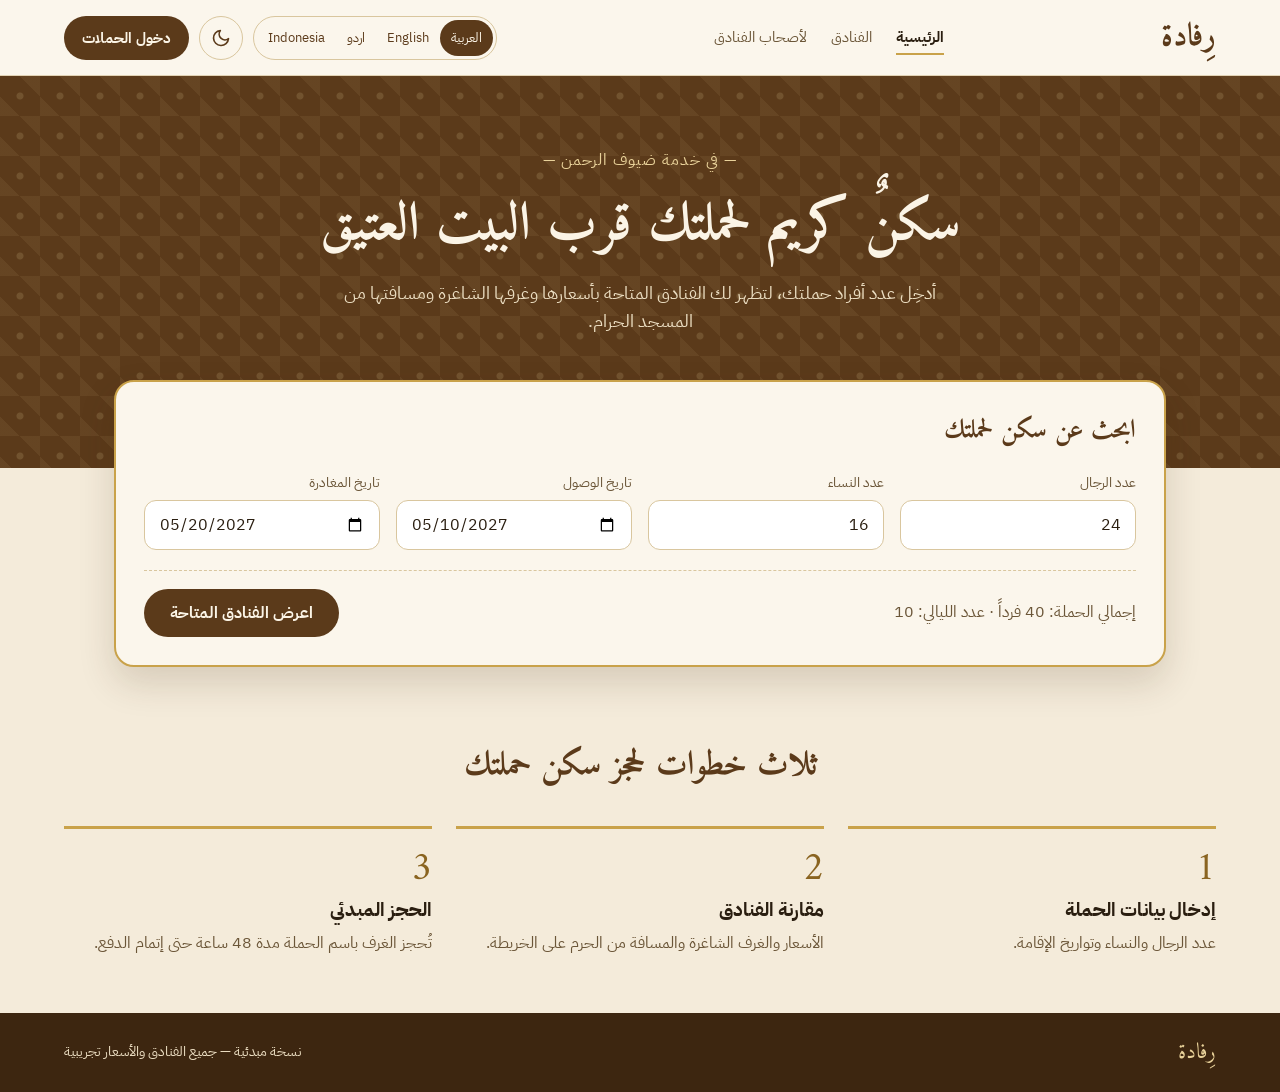
==== index.html @ a2add56f "Add Rifada prototype" ====
<!doctype html>
<html lang="ar" dir="rtl">
<head>
  <meta charset="utf-8">
  <meta name="viewport" content="width=device-width, initial-scale=1">
  <title>رِفادة | Rifada</title>
  <link rel="preconnect" href="https://fonts.googleapis.com">
  <link rel="stylesheet" href="https://fonts.googleapis.com/css2?family=Amiri:wght@400;700&family=IBM+Plex+Sans+Arabic:wght@400;500;700&display=swap">
  <link rel="stylesheet" href="css/style.css">
</head>
<body>
  <header id="site-header"></header>

  <section class="hero">
    <div class="hero-inner">
      <span class="hero-tag" data-i18n="hero_tag"></span>
      <h1 data-i18n="hero_title"></h1>
      <p data-i18n="hero_sub"></p>
    </div>
  </section>

  <section class="search-wrap">
    <form class="search-card" id="search-form" novalidate>
      <h2 class="display" style="font-size: 26px" data-i18n="search_title"></h2>
      <div class="form-grid">
        <div class="field">
          <label for="men" data-i18n="men"></label>
          <input id="men" type="number" min="0" inputmode="numeric">
        </div>
        <div class="field">
          <label for="women" data-i18n="women"></label>
          <input id="women" type="number" min="0" inputmode="numeric">
        </div>
        <div class="field">
          <label for="checkin" data-i18n="checkin"></label>
          <input id="checkin" type="date">
        </div>
        <div class="field">
          <label for="checkout" data-i18n="checkout"></label>
          <input id="checkout" type="date">
        </div>
      </div>
      <p class="form-error hidden" id="search-error" role="alert"></p>
      <div class="search-footer">
        <span class="muted" id="group-total"></span>
        <button type="submit" class="btn" data-i18n="show_hotels"></button>
      </div>
    </form>
  </section>

  <section class="container how">
    <h2 data-i18n="how_title"></h2>
    <div class="how-grid">
      <div class="how-item">
        <span class="how-num">1</span>
        <h3 data-i18n="how1_t"></h3>
        <p data-i18n="how1_d"></p>
      </div>
      <div class="how-item">
        <span class="how-num">2</span>
        <h3 data-i18n="how2_t"></h3>
        <p data-i18n="how2_d"></p>
      </div>
      <div class="how-item">
        <span class="how-num">3</span>
        <h3 data-i18n="how3_t"></h3>
        <p data-i18n="how3_d"></p>
      </div>
    </div>
  </section>

  <footer id="site-footer"></footer>

  <script src="js/data.js"></script>
  <script src="js/i18n.js"></script>
  <script src="js/app.js"></script>
  <script src="js/home.js"></script>
</body>
</html>
---- css/style.css ----
/* =========================================================
   رِفادة — ملف التنسيق الرئيسي
   الألوان معرّفة كمتغيرات، والوضع الليلي يغيّر قيمها فقط
   ========================================================= */

:root {
  --bg: #F4EBDA;
  --surface: #FBF6EC;
  --surface-2: #EFE2C6;
  --border: #E2D3B5;
  --input-border: #D9C69E;
  --input-bg: #FFFFFF;
  --text: #2A1E10;
  --muted: #6B5638;
  --primary: #5B3A1A;
  --primary-text: #FBF4E6;
  --gold: #C9A24A;
  --gold-text: #8A6420;
  --hero: #5B3A1A;
  --hero-text: #FBF4E6;
  --hero-muted: #EADCC0;
  --footer: #3D2610;
  --footer-text: #EADCC0;
  --danger: #A12D1F;
  --success: #2E6B3A;
  --shadow: 0 16px 36px rgba(60, 35, 10, 0.16);
  --radius: 16px;
  --font-body: 'IBM Plex Sans Arabic', system-ui, sans-serif;
  --font-display: 'Amiri', serif;
}

[data-theme="dark"] {
  --bg: #16110B;
  --surface: #241B11;
  --surface-2: #2F2316;
  --border: #3A2C1A;
  --input-border: #4A3820;
  --input-bg: #1A140D;
  --text: #F4EBDA;
  --muted: #C9B896;
  --primary: #E9D29A;
  --primary-text: #2A1E10;
  --gold: #C9A24A;
  --gold-text: #E9D29A;
  --hero: #0F0B06;
  --hero-text: #F4EBDA;
  --hero-muted: #C9B896;
  --footer: #0F0B06;
  --footer-text: #C9B896;
  --danger: #F08A7A;
  --success: #8FD19E;
  --shadow: 0 16px 36px rgba(0, 0, 0, 0.45);
}

* { box-sizing: border-box; }

body {
  margin: 0;
  font-family: var(--font-body);
  background: var(--bg);
  color: var(--text);
  line-height: 1.6;
}

a { color: var(--primary); }
a:hover { opacity: 0.85; }

h1, h2, h3 { margin: 0; }

.container {
  max-width: 1200px;
  margin: 0 auto;
  padding-inline: 24px;
}

.display {
  font-family: var(--font-display);
  color: var(--primary);
  font-weight: 700;
}

.muted { color: var(--muted); }
.hidden { display: none !important; }

/* ---------- الهيدر ---------- */
.site-header {
  background: var(--surface);
  border-bottom: 1px solid var(--border);
}
.header-inner {
  display: flex;
  flex-wrap: wrap;
  align-items: center;
  justify-content: space-between;
  gap: 16px;
  padding-block: 12px;
}
.brand {
  font-family: var(--font-display);
  font-size: 32px;
  font-weight: 700;
  color: var(--primary);
  text-decoration: none;
}
.nav { display: flex; flex-wrap: wrap; gap: 24px; font-size: 15px; }
.nav a { color: var(--muted); text-decoration: none; padding-block: 4px; }
.nav a.active {
  color: var(--text);
  font-weight: 700;
  border-bottom: 2px solid var(--gold);
}
.controls { display: flex; flex-wrap: wrap; align-items: center; gap: 10px; }

.lang-switch {
  display: flex;
  border: 1px solid var(--input-border);
  border-radius: 999px;
  padding: 3px;
}
.lang-switch button {
  border: 0;
  background: transparent;
  color: var(--primary);
  font-family: inherit;
  font-size: 13px;
  padding: 8px 11px;
  border-radius: 999px;
  cursor: pointer;
  min-height: 36px;
}
.lang-switch button.active { background: var(--primary); color: var(--primary-text); }

.icon-btn {
  width: 44px;
  height: 44px;
  border-radius: 50%;
  border: 1px solid var(--input-border);
  background: transparent;
  color: var(--primary);
  display: flex;
  align-items: center;
  justify-content: center;
  cursor: pointer;
}

/* ---------- الأزرار ---------- */
.btn {
  display: inline-flex;
  align-items: center;
  justify-content: center;
  gap: 8px;
  min-height: 48px;
  padding: 0 26px;
  border-radius: 999px;
  border: 0;
  background: var(--primary);
  color: var(--primary-text);
  font-family: inherit;
  font-size: 16px;
  font-weight: 700;
  text-decoration: none;
  cursor: pointer;
}
.btn:hover { opacity: 0.9; }
.btn-outline {
  background: transparent;
  color: var(--text);
  border: 1px solid var(--input-border);
  font-weight: 500;
}
.btn-sm { min-height: 44px; padding: 0 18px; font-size: 15px; }
.btn-block { width: 100%; }
.btn:disabled { opacity: 0.45; cursor: not-allowed; }

/* ---------- الواجهة الرئيسية ---------- */
.hero {
  background-color: var(--hero);
  background-image:
    radial-gradient(circle at 20px 20px, rgba(233, 210, 154, 0.16) 3px, transparent 4px),
    linear-gradient(45deg, rgba(233, 210, 154, 0.07) 25%, transparent 25%, transparent 75%, rgba(233, 210, 154, 0.07) 75%);
  background-size: 40px 40px, 40px 40px;
  color: var(--hero-text);
}
.hero-inner {
  padding: 72px 24px 132px;
  display: flex;
  flex-direction: column;
  align-items: center;
  gap: 16px;
  text-align: center;
}
.hero-tag { color: #E9D29A; font-size: 16px; letter-spacing: 1px; }
.hero h1 {
  font-family: var(--font-display);
  font-size: clamp(34px, 5vw, 54px);
  line-height: 1.35;
  max-width: 820px;
}
.hero p { color: var(--hero-muted); font-size: 18px; max-width: 640px; margin: 0; }

.search-wrap { max-width: 1100px; margin: -88px auto 0; padding-inline: 24px; }
.search-card {
  background: var(--surface);
  border: 2px solid var(--gold);
  border-radius: 20px;
  box-shadow: var(--shadow);
  padding: 28px;
  display: flex;
  flex-direction: column;
  gap: 20px;
}
.form-grid {
  display: grid;
  grid-template-columns: repeat(auto-fit, minmax(190px, 1fr));
  gap: 16px;
}
.field { display: flex; flex-direction: column; gap: 6px; }
.field label { font-size: 14px; color: var(--muted); }
.field input,
.field select,
.input {
  height: 50px;
  border: 1px solid var(--input-border);
  border-radius: 12px;
  padding: 0 14px;
  font-family: inherit;
  font-size: 16px;
  background: var(--input-bg);
  color: var(--text);
  width: 100%;
  min-width: 0;
}
[data-theme="dark"] input[type="date"] { color-scheme: dark; }

.search-footer {
  display: flex;
  flex-wrap: wrap;
  align-items: center;
  justify-content: space-between;
  gap: 12px;
  border-top: 1px dashed var(--input-border);
  padding-top: 18px;
}
.form-error { color: var(--danger); font-size: 14px; margin: 0; }

.how { padding-block: 72px 56px; display: flex; flex-direction: column; gap: 32px; }
.how h2 { font-family: var(--font-display); font-size: 34px; color: var(--primary); text-align: center; }
.how-grid { display: grid; grid-template-columns: repeat(auto-fit, minmax(260px, 1fr)); gap: 24px; }
.how-item { border-top: 3px solid var(--gold); padding-top: 20px; display: flex; flex-direction: column; gap: 6px; }
.how-num { font-family: var(--font-display); font-size: 40px; color: var(--gold-text); line-height: 1; }
.how-item h3 { font-size: 19px; }
.how-item p { margin: 0; color: var(--muted); }

/* ---------- مسار الخطوات ---------- */
.steps-path {
  display: flex;
  flex-wrap: wrap;
  gap: 10px;
  font-size: 14px;
  color: var(--muted);
  padding-top: 18px;
}
.steps-path .sep { color: var(--gold); }
.steps-path .current { color: var(--primary); font-weight: 700; }

/* ---------- البطاقات والتخطيط ---------- */
.card {
  background: var(--surface);
  border: 1px solid var(--border);
  border-radius: var(--radius);
  padding: 24px;
  display: flex;
  flex-direction: column;
  gap: 14px;
}
.card h2 { font-family: var(--font-display); font-size: 26px; color: var(--primary); }
.card-gold { border: 2px solid var(--gold); }

.layout {
  display: flex;
  flex-wrap: wrap;
  gap: 24px;
  align-items: flex-start;
  padding-block: 20px 56px;
}
.layout > .side { flex: 1 1 260px; }
.layout > .main { flex: 999 1 560px; min-width: 0; display: flex; flex-direction: column; gap: 20px; }

.chips { display: flex; flex-wrap: wrap; gap: 8px; }
.chip {
  background: var(--surface-2);
  color: var(--text);
  padding: 7px 13px;
  border-radius: 999px;
  font-size: 14px;
}
.chip-outline { background: transparent; border: 1px solid var(--input-border); }

.divider { height: 1px; background: var(--border); }

/* ---------- الفلاتر ---------- */
.filters { gap: 18px; }
.filter-group { display: flex; flex-direction: column; gap: 8px; }
.filter-group .title { font-size: 14px; color: var(--muted); }
.check { display: flex; gap: 10px; align-items: center; cursor: pointer; min-height: 32px; }
.check input { width: 18px; height: 18px; flex-shrink: 0; accent-color: var(--primary); }

/* ---------- كرت الفندق ---------- */
.results-head { display: flex; flex-wrap: wrap; justify-content: space-between; align-items: baseline; gap: 8px; }
.results-head h1 { font-family: var(--font-display); font-size: 34px; color: var(--primary); }

.hotel-card {
  background: var(--surface);
  border: 1px solid var(--border);
  border-radius: var(--radius);
  padding: 16px;
  display: flex;
  flex-wrap: wrap;
  gap: 20px;
}
.hotel-card .ph { flex: 0 0 200px; height: 150px; }
.hotel-card .info { flex: 1 1 280px; display: flex; flex-direction: column; gap: 8px; }
.hotel-card .price-col { flex: 0 1 200px; display: flex; flex-direction: column; justify-content: space-between; gap: 12px; }
.hotel-name { font-family: var(--font-display); font-size: 26px; color: var(--primary); }
.stars { color: var(--gold-text); font-size: 14px; letter-spacing: 2px; }
.price { font-size: 22px; font-weight: 700; }

/* صورة تجريبية بدل الصور الحقيقية */
.ph {
  border-radius: 12px;
  background:
    repeating-linear-gradient(45deg, rgba(201, 162, 74, 0.12) 0 10px, transparent 10px 20px),
    var(--surface-2);
  color: var(--muted);
  display: flex;
  align-items: center;
  justify-content: center;
  text-align: center;
  font-size: 14px;
  padding: 8px;
}

/* ---------- الخريطة ---------- */
.map {
  height: 400px;
  border-radius: var(--radius);
  border: 1px solid var(--input-border);
  overflow: hidden;
  z-index: 0;
}
.map-sm { height: 260px; }
.map-note { font-size: 13px; color: var(--muted); margin: -10px 0 0; }
.pin-wrap { background: transparent; border: 0; }
.map-pin {
  background: #5B3A1A;
  color: #FBF4E6;
  padding: 5px 10px;
  border-radius: 999px;
  font-family: var(--font-body);
  font-size: 13px;
  white-space: nowrap;
  box-shadow: 0 3px 8px rgba(0, 0, 0, 0.25);
  transform: translate(-50%, -50%);
  display: inline-block;
}
.map-pin.haram { background: #2A1E10; font-weight: 700; }
.leaflet-popup-content { font-family: var(--font-body); }

/* ---------- صفحة الفندق ---------- */
.hotel-title { display: flex; flex-wrap: wrap; gap: 12px; align-items: center; }
.hotel-title h1 { font-family: var(--font-display); font-size: 42px; color: var(--primary); }

.gallery {
  display: grid;
  grid-template-columns: repeat(4, minmax(0, 1fr));
  grid-template-rows: 150px 150px;
  gap: 12px;
}
.gallery .ph:first-child { grid-column: span 2; grid-row: span 2; }

.table { display: flex; flex-direction: column; }
.table-row {
  display: grid;
  grid-template-columns: repeat(3, minmax(0, 1fr));
  gap: 12px;
  padding: 13px 0;
  border-bottom: 1px solid var(--border);
  align-items: center;
}
.table-row:last-child { border-bottom: 0; }
.table-row.head { font-size: 14px; color: var(--muted); padding-block: 8px; }
.table-row.cols-4 { grid-template-columns: repeat(4, minmax(0, 1fr)); }

.dist-grid { display: grid; grid-template-columns: repeat(auto-fit, minmax(220px, 1fr)); gap: 12px; }
.dist-box {
  background: var(--input-bg);
  border: 1px solid var(--input-border);
  border-radius: 12px;
  padding: 16px;
  display: flex;
  flex-direction: column;
  gap: 4px;
}
.dist-box strong { font-size: 20px; }

.needs { display: flex; flex-direction: column; gap: 10px; }
.need { display: flex; gap: 10px; align-items: flex-start; }
.need .tick { color: var(--gold-text); font-weight: 700; }

.sum-row { display: flex; justify-content: space-between; gap: 12px; font-size: 15px; }
.sum-row .label { color: var(--muted); }
.sum-total { display: flex; justify-content: space-between; align-items: baseline; gap: 12px; }
.sum-total strong:last-child { font-size: 24px; }

.notice {
  background: var(--surface-2);
  border-radius: var(--radius);
  padding: 16px 18px;
  font-size: 14px;
  color: var(--text);
}
.notice.warn { border: 1px solid var(--danger); color: var(--danger); background: transparent; }

/* ---------- الحجز ---------- */
.success {
  text-align: center;
  align-items: center;
  padding: 40px 24px;
}
.success .ok {
  width: 72px;
  height: 72px;
  border-radius: 50%;
  background: var(--surface-2);
  color: var(--success);
  display: flex;
  align-items: center;
  justify-content: center;
}
.ref { font-size: 24px; font-weight: 700; letter-spacing: 1px; direction: ltr; }

/* ---------- لوحة الفندق ---------- */
.dash { display: flex; flex-wrap: wrap; min-height: calc(100vh - 70px); }
.dash-side {
  flex: 1 1 220px;
  background-color: var(--hero);
  background-image: radial-gradient(circle at 20px 20px, rgba(233, 210, 154, 0.12) 3px, transparent 4px);
  background-size: 40px 40px;
  padding: 24px 16px;
  display: flex;
  flex-direction: column;
  gap: 6px;
}
.dash-side a {
  color: #EADCC0;
  text-decoration: none;
  padding: 12px 14px;
  border-radius: 10px;
}
.dash-side a.active { background: #E9D29A; color: #2A1E10; font-weight: 500; }
.dash-main { flex: 999 1 560px; min-width: 0; padding: 32px 24px; display: flex; flex-direction: column; gap: 24px; }
.stats { display: grid; grid-template-columns: repeat(auto-fit, minmax(180px, 1fr)); gap: 16px; }
.stat { background: var(--surface); border: 1px solid var(--border); border-top: 3px solid var(--gold); border-radius: 14px; padding: 18px 20px; }
.stat strong { display: block; font-size: 30px; }
.request {
  display: flex;
  flex-wrap: wrap;
  justify-content: space-between;
  align-items: center;
  gap: 12px;
  padding: 14px 0;
  border-bottom: 1px solid var(--border);
}
.request:last-child { border-bottom: 0; }
.status { font-size: 13px; padding: 4px 10px; border-radius: 999px; background: var(--surface-2); }
.status.accepted { color: var(--success); }
.status.rejected { color: var(--danger); }

/* ---------- الفوتر ---------- */
.site-footer { background: var(--footer); color: var(--footer-text); }
.footer-inner {
  display: flex;
  flex-wrap: wrap;
  justify-content: space-between;
  align-items: center;
  gap: 12px;
  padding-block: 22px;
  font-size: 14px;
}
.footer-brand { font-family: var(--font-display); font-size: 22px; color: #E9D29A; }

/* ---------- رسالة منبثقة ---------- */
.toast {
  position: fixed;
  bottom: 24px;
  left: 50%;
  transform: translateX(-50%);
  background: var(--text);
  color: var(--bg);
  padding: 12px 20px;
  border-radius: 12px;
  font-size: 15px;
  z-index: 9999;
  box-shadow: var(--shadow);
}

/* ---------- الجوال ---------- */
@media (max-width: 640px) {
  .hero-inner { padding: 48px 16px 120px; }
  .container, .search-wrap { padding-inline: 16px; }
  .gallery { grid-template-columns: repeat(2, minmax(0, 1fr)); grid-template-rows: 140px 100px 100px; }
  .hotel-card .ph { flex-basis: 100%; }
  .nav { gap: 16px; }
  .table-row.cols-4 { grid-template-columns: repeat(2, minmax(0, 1fr)); }
}
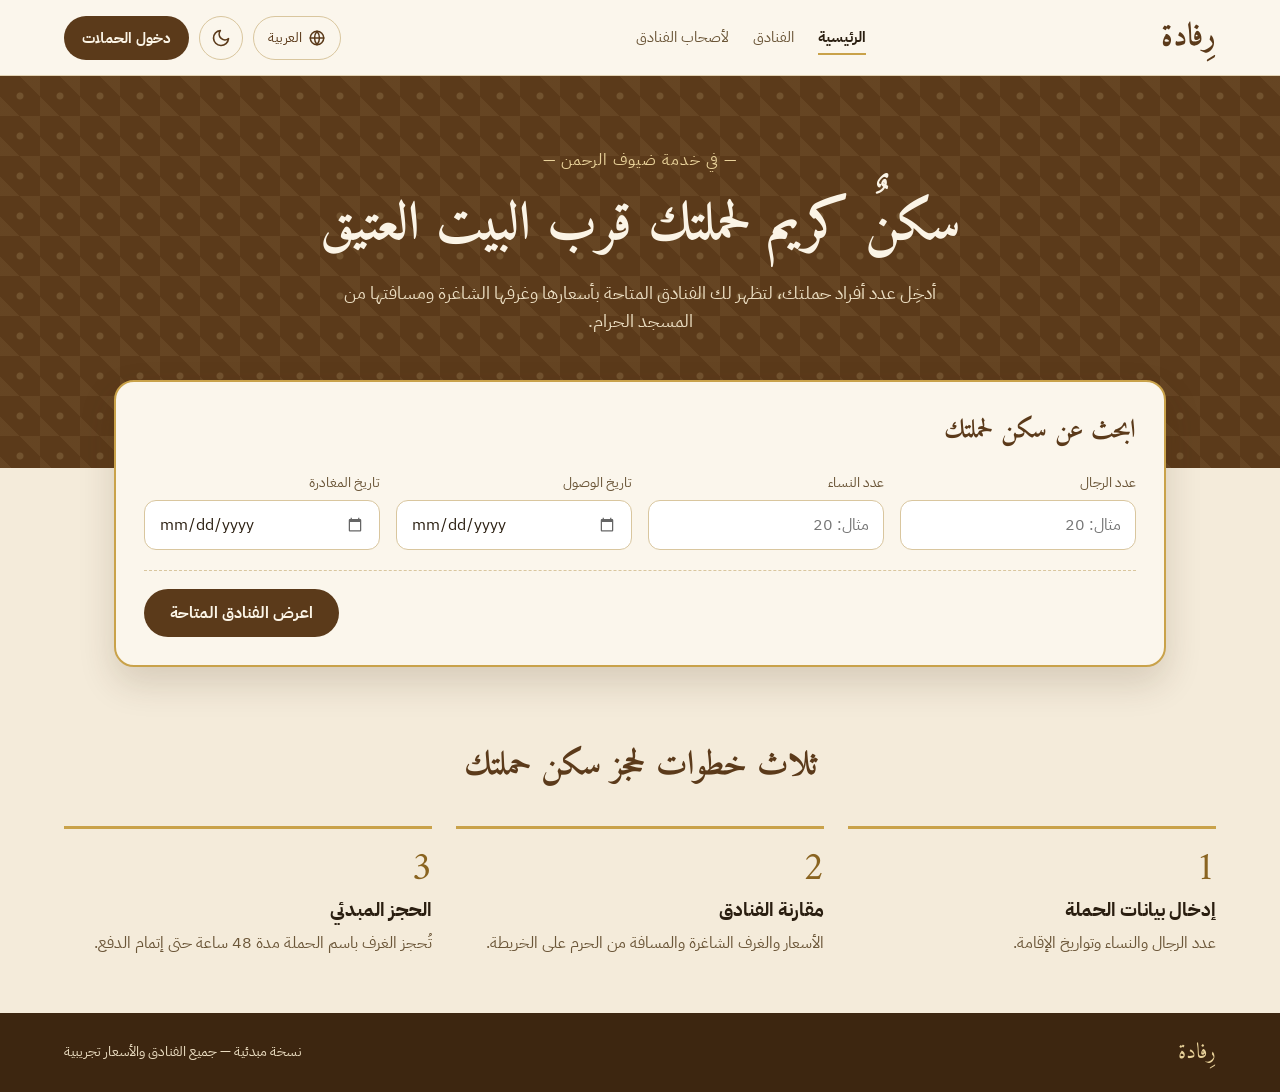
==== commit ccdc99cc: "تحديث كل الملفات لآخر نسخة" ====
--- a/index.html
+++ b/index.html
@@ -25,11 +25,11 @@
       <div class="form-grid">
         <div class="field">
           <label for="men" data-i18n="men"></label>
-          <input id="men" type="number" min="0" inputmode="numeric">
+          <input id="men" type="number" min="0" inputmode="numeric" data-i18n-placeholder="ph_number">
         </div>
         <div class="field">
           <label for="women" data-i18n="women"></label>
-          <input id="women" type="number" min="0" inputmode="numeric">
+          <input id="women" type="number" min="0" inputmode="numeric" data-i18n-placeholder="ph_number">
         </div>
         <div class="field">
           <label for="checkin" data-i18n="checkin"></label>
--- a/css/style.css
+++ b/css/style.css
@@ -111,24 +111,55 @@
 }
 .controls { display: flex; flex-wrap: wrap; align-items: center; gap: 10px; }
 
-.lang-switch {
-  display: flex;
+/* زر اللغة وقائمتها المخفية */
+.lang-menu { position: relative; }
+.lang-btn {
+  display: flex;
+  align-items: center;
+  gap: 6px;
+  height: 44px;
+  padding: 0 14px;
   border: 1px solid var(--input-border);
   border-radius: 999px;
-  padding: 3px;
-}
-.lang-switch button {
-  border: 0;
   background: transparent;
   color: var(--primary);
   font-family: inherit;
-  font-size: 13px;
-  padding: 8px 11px;
-  border-radius: 999px;
+  font-size: 14px;
   cursor: pointer;
-  min-height: 36px;
-}
-.lang-switch button.active { background: var(--primary); color: var(--primary-text); }
+}
+.lang-list {
+  position: absolute;
+  top: calc(100% + 6px);
+  inset-inline-end: 0;
+  min-width: 160px;
+  margin: 0;
+  padding: 6px;
+  list-style: none;
+  background: var(--surface);
+  border: 1px solid var(--border);
+  border-radius: 12px;
+  box-shadow: var(--shadow);
+  z-index: 1000;
+}
+.lang-list button {
+  width: 100%;
+  display: flex;
+  justify-content: space-between;
+  align-items: center;
+  gap: 12px;
+  min-height: 44px;
+  padding: 0 12px;
+  border: 0;
+  border-radius: 8px;
+  background: transparent;
+  color: var(--text);
+  font-family: inherit;
+  font-size: 15px;
+  text-align: start;
+  cursor: pointer;
+}
+.lang-list button:hover { background: var(--surface-2); }
+.lang-list button.active { color: var(--primary); font-weight: 700; }
 
 .icon-btn {
   width: 44px;
@@ -513,3 +544,99 @@
   .nav { gap: 16px; }
   .table-row.cols-4 { grid-template-columns: repeat(2, minmax(0, 1fr)); }
 }
+
+/* ---------- إصلاح مربعات التاريخ في الآيفون ---------- */
+input[type="date"] {
+  -webkit-appearance: none;
+  appearance: none;
+  display: block;
+  line-height: 48px;
+  text-align: start;
+}
+input[type="date"]::-webkit-date-and-time-value {
+  text-align: start;
+  margin: 0;
+}
+input[type="date"]::-webkit-calendar-picker-indicator { opacity: 0.6; cursor: pointer; }
+
+/* ---------- ترتيب الهيدر في الجوال ---------- */
+@media (max-width: 760px) {
+  .header-inner { gap: 10px; padding-block: 10px; }
+  .brand { font-size: 28px; }
+  .nav {
+    order: 3;
+    width: 100%;
+    justify-content: center;
+    border-top: 1px solid var(--border);
+    padding-top: 8px;
+  }
+  .lang-btn { height: 40px; padding: 0 12px; font-size: 13px; }
+  .icon-btn { width: 40px; height: 40px; }
+  #login-btn { min-height: 40px; padding: 0 14px; font-size: 14px; }
+  .search-card { padding: 20px; }
+  .hotel-title h1 { font-size: 32px; }
+  .results-head h1 { font-size: 28px; }
+  .map { height: 320px; }
+  .hotel-card .price-col { flex-basis: 100%; flex-direction: row; align-items: center; }
+}
+
+/* ---------- الحركة بين الصفحات ---------- */
+/* انتقال ناعم عند فتح صفحة جديدة (يعمل في Chrome وSafari الحديثة) */
+@view-transition { navigation: auto; }
+::view-transition-old(root) { animation: page-out 0.2s ease both; }
+::view-transition-new(root) { animation: page-in 0.35s ease both; }
+
+@keyframes page-in {
+  from { opacity: 0; transform: translateY(14px); }
+  to { opacity: 1; transform: none; }
+}
+@keyframes page-out {
+  from { opacity: 1; }
+  to { opacity: 0; }
+}
+
+/* ظهور محتوى الصفحة بالتدريج */
+body > section,
+body > div:not(.toast) { animation: page-in 0.5s ease both; }
+body > section + section { animation-delay: 0.08s; }
+.reveal { animation: page-in 0.45s ease both; }
+
+/* حركة خفيفة عند المرور على الكروت والأزرار */
+.hotel-card,
+.btn { transition: transform 0.2s ease, box-shadow 0.2s ease, opacity 0.2s ease; }
+.hotel-card:hover { transform: translateY(-3px); box-shadow: var(--shadow); }
+.btn:active { transform: scale(0.97); }
+
+/* احترام إعداد "تقليل الحركة" في الجهاز */
+@media (prefers-reduced-motion: reduce) {
+  *, *::before, *::after,
+  ::view-transition-old(root), ::view-transition-new(root) {
+    animation: none !important;
+    transition: none !important;
+  }
+}
+
+/* ---------- زر إظهار/إخفاء الفلاتر ---------- */
+.filters-toggle {
+  display: flex;
+  align-items: center;
+  justify-content: space-between;
+  width: 100%;
+  background: transparent;
+  border: 0;
+  padding: 0;
+  color: inherit;
+  font-family: inherit;
+  text-align: start;
+  cursor: default;
+}
+.filters-toggle .chevron { display: none; color: var(--primary); transition: transform 0.2s ease; }
+.filter-body { display: flex; flex-direction: column; gap: 18px; }
+
+@media (max-width: 760px) {
+  .filters-toggle { cursor: pointer; min-height: 44px; }
+  .filters-toggle .chevron { display: block; }
+  .filters.collapsed .filter-body { display: none; }
+  .filters.collapsed .chevron { transform: rotate(-90deg); }
+  [dir="rtl"] .filters.collapsed .chevron { transform: rotate(90deg); }
+}
